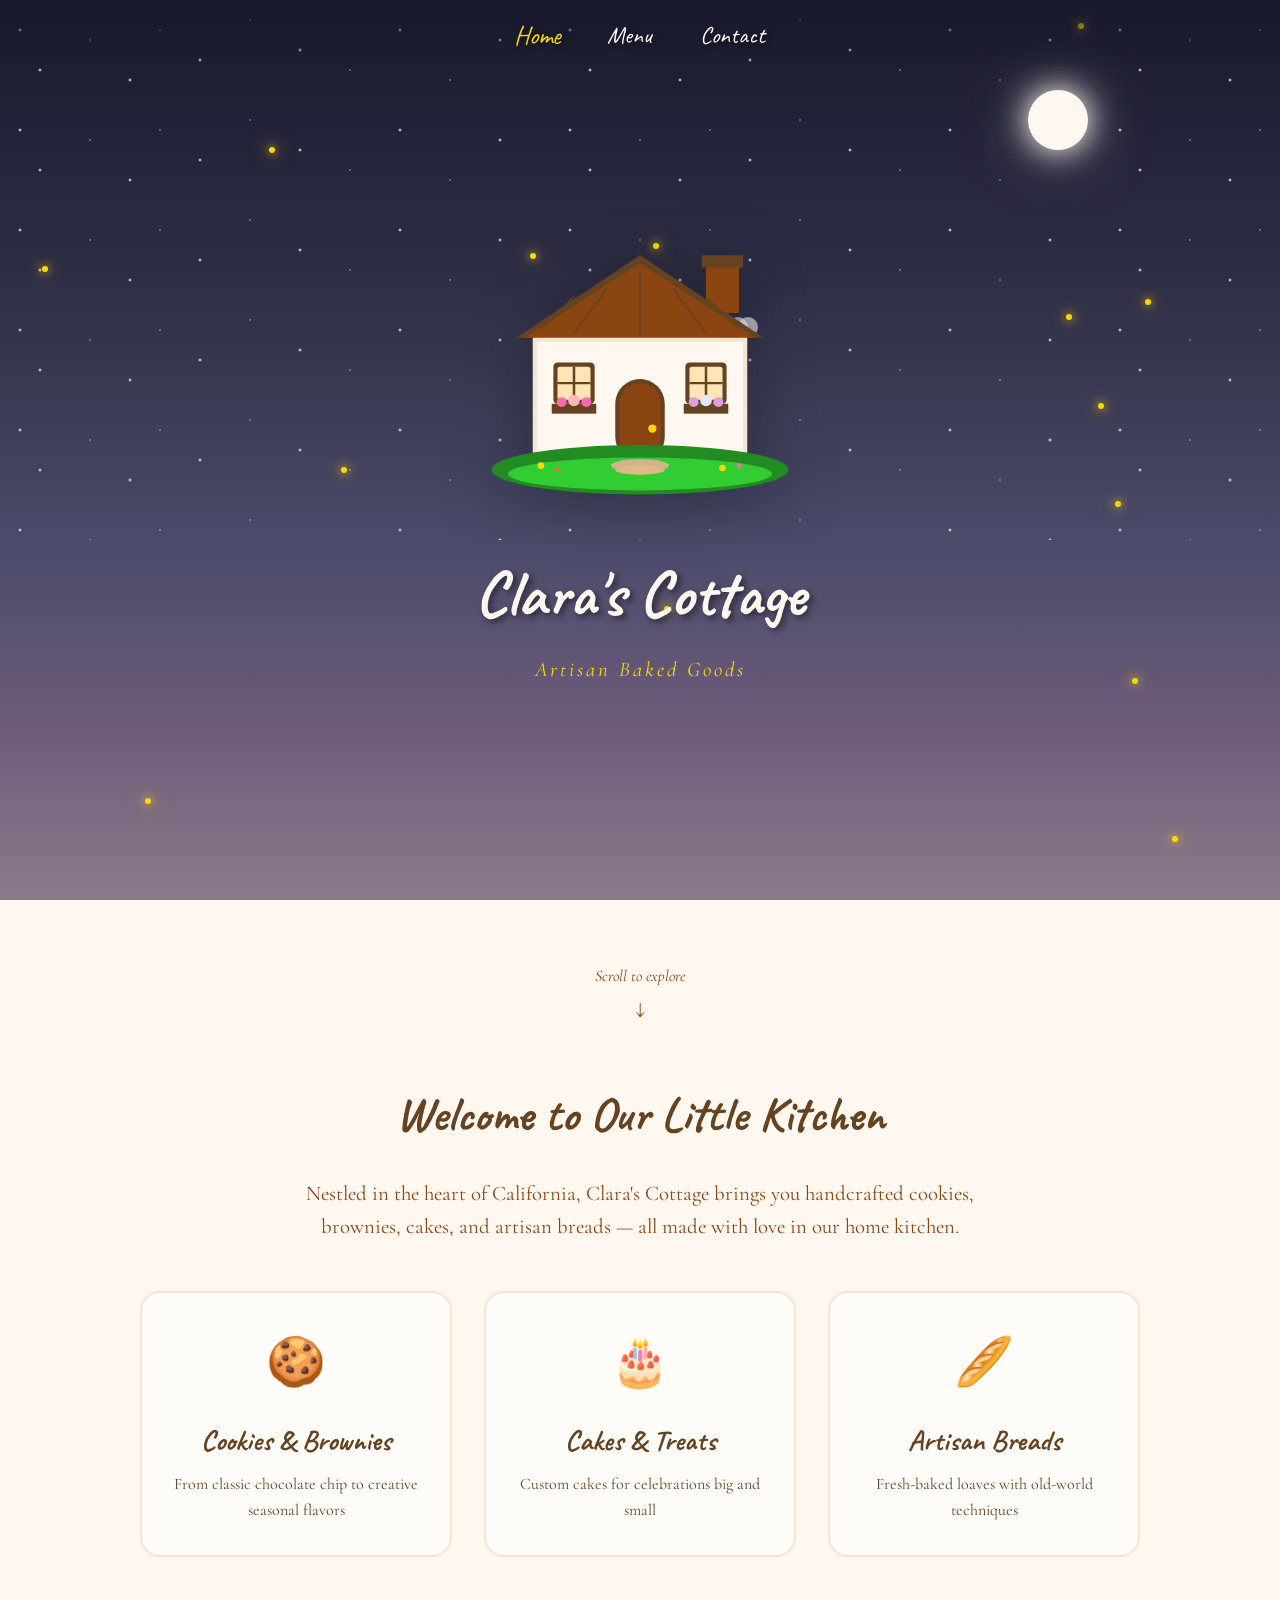
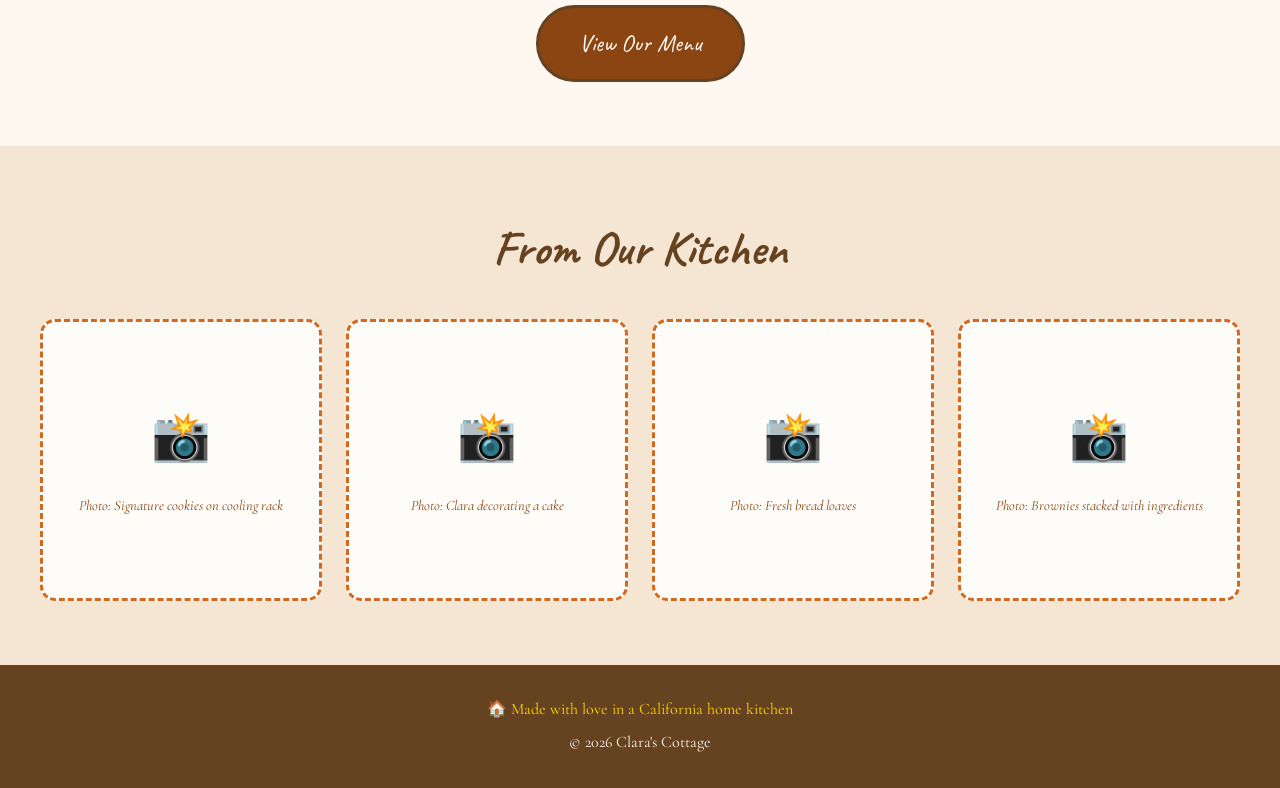
==== index.html @ 47384cdb "Initial Clara's Cottage website - Bohemian storybook design with animated cottage scene - Chimney sm" ====
<!DOCTYPE html>
<html lang="en">
<head>
    <meta charset="UTF-8">
    <meta name="viewport" content="width=device-width, initial-scale=1.0">
    <title>Clara's Cottage | Artisan Baked Goods</title>
    <link rel="preconnect" href="https://fonts.googleapis.com">
    <link href="https://fonts.googleapis.com/css2?family=Caveat:wght@400;700&family=Cormorant+Garamond:ital,wght@0,400;0,600;1,400&display=swap" rel="stylesheet">
    <link rel="stylesheet" href="css/style.css">
</head>
<body>
    <div class="fireflies" id="fireflies"></div>
    
    <header class="site-header">
        <nav>
            <a href="index.html" class="nav-link active">Home</a>
            <a href="menu.html" class="nav-link">Menu</a>
            <a href="contact.html" class="nav-link">Contact</a>
        </nav>
    </header>

    <main class="home-page">
        <!-- Animated Cottage Scene -->
        <div class="cottage-scene">
            <div class="sky">
                <div class="moon"></div>
                <div class="stars"></div>
            </div>
            
            <div class="cottage-container">
                <!-- Smoke Animation -->
                <div class="chimney-smoke">
                    <div class="smoke smoke-1"></div>
                    <div class="smoke smoke-2"></div>
                    <div class="smoke smoke-3"></div>
                </div>
                
                <!-- Cottage SVG -->
                <svg class="cottage-illustration" viewBox="0 0 400 350" xmlns="http://www.w3.org/2000/svg">
                    <!-- Chimney -->
                    <rect x="280" y="60" width="40" height="60" fill="#8B4513"/>
                    <rect x="275" y="50" width="50" height="15" fill="#654321"/>
                    
                    <!-- Roof -->
                    <polygon points="50,150 200,50 350,150" fill="#654321"/>
                    <polygon points="60,150 200,60 340,150" fill="#8B4513"/>
                    <!-- Thatch texture lines -->
                    <line x1="80" y1="140" x2="120" y2="100" stroke="#654321" stroke-width="2"/>
                    <line x1="120" y1="145" x2="160" y2="90" stroke="#654321" stroke-width="2"/>
                    <line x1="200" y1="145" x2="200" y2="70" stroke="#654321" stroke-width="2"/>
                    <line x1="280" y1="145" x2="240" y2="90" stroke="#654321" stroke-width="2"/>
                    <line x1="320" y1="140" x2="280" y2="100" stroke="#654321" stroke-width="2"/>
                    
                    <!-- House Body -->
                    <rect x="70" y="150" width="260" height="150" fill="#F5E6D3"/>
                    <rect x="75" y="155" width="250" height="140" fill="#FFF8F0"/>
                    
                    <!-- Door -->
                    <rect x="170" y="200" width="60" height="100" rx="30" ry="30" fill="#654321"/>
                    <rect x="175" y="205" width="50" height="92" rx="25" ry="25" fill="#8B4513"/>
                    <circle cx="215" cy="260" r="5" fill="#FFD700"/>
                    
                    <!-- Windows with warm glow -->
                    <rect x="95" y="180" width="50" height="50" rx="5" fill="#654321"/>
                    <rect x="100" y="185" width="40" height="40" rx="3" fill="#FFE4B5" class="window-glow"/>
                    <line x1="120" y1="185" x2="120" y2="225" stroke="#654321" stroke-width="3"/>
                    <line x1="100" y1="205" x2="140" y2="205" stroke="#654321" stroke-width="3"/>
                    
                    <rect x="255" y="180" width="50" height="50" rx="5" fill="#654321"/>
                    <rect x="260" y="185" width="40" height="40" rx="3" fill="#FFE4B5" class="window-glow"/>
                    <line x1="280" y1="185" x2="280" y2="225" stroke="#654321" stroke-width="3"/>
                    <line x1="260" y1="205" x2="300" y2="205" stroke="#654321" stroke-width="3"/>
                    
                    <!-- Flower boxes -->
                    <rect x="93" y="230" width="54" height="12" fill="#654321"/>
                    <circle cx="105" cy="228" r="6" fill="#FF69B4"/>
                    <circle cx="120" cy="226" r="7" fill="#FFB6C1"/>
                    <circle cx="135" cy="228" r="6" fill="#FF69B4"/>
                    
                    <rect x="253" y="230" width="54" height="12" fill="#654321"/>
                    <circle cx="265" cy="228" r="6" fill="#DDA0DD"/>
                    <circle cx="280" cy="226" r="7" fill="#E6E6FA"/>
                    <circle cx="295" cy="228" r="6" fill="#DDA0DD"/>
                    
                    <!-- Ground/Garden -->
                    <ellipse cx="200" cy="310" rx="180" ry="30" fill="#228B22"/>
                    <ellipse cx="200" cy="315" rx="160" ry="20" fill="#32CD32"/>
                    
                    <!-- Little flowers in garden -->
                    <circle cx="80" cy="305" r="4" fill="#FFD700"/>
                    <circle cx="100" cy="310" r="3" fill="#FF6347"/>
                    <circle cx="300" cy="308" r="4" fill="#FFD700"/>
                    <circle cx="320" cy="305" r="3" fill="#FF69B4"/>
                    
                    <!-- Path to door -->
                    <ellipse cx="200" cy="305" rx="35" ry="8" fill="#D2B48C"/>
                    <ellipse cx="200" cy="310" rx="30" ry="6" fill="#DEB887"/>
                </svg>
                
                <!-- Logo Overlay -->
                <div class="logo-container">
                    <h1 class="logo-text">Clara's Cottage</h1>
                    <p class="tagline">Artisan Baked Goods</p>
                </div>
            </div>
        </div>

        <!-- Welcome Section -->
        <section class="welcome-section">
            <div class="scroll-indicator">
                <span>Scroll to explore</span>
                <div class="scroll-arrow">↓</div>
            </div>
            
            <div class="welcome-content">
                <h2>Welcome to Our Little Kitchen</h2>
                <p class="intro-text">
                    Nestled in the heart of California, Clara's Cottage brings you 
                    handcrafted cookies, brownies, cakes, and artisan breads — 
                    all made with love in our home kitchen.
                </p>
                
                <div class="feature-cards">
                    <div class="feature-card">
                        <div class="card-icon">🍪</div>
                        <h3>Cookies & Brownies</h3>
                        <p>From classic chocolate chip to creative seasonal flavors</p>
                    </div>
                    <div class="feature-card">
                        <div class="card-icon">🎂</div>
                        <h3>Cakes & Treats</h3>
                        <p>Custom cakes for celebrations big and small</p>
                    </div>
                    <div class="feature-card">
                        <div class="card-icon">🥖</div>
                        <h3>Artisan Breads</h3>
                        <p>Fresh-baked loaves with old-world techniques</p>
                    </div>
                </div>
                
                <a href="menu.html" class="cta-button">View Our Menu</a>
            </div>
        </section>

        <!-- Image Gallery Placeholder -->
        <section class="gallery-section">
            <h2>From Our Kitchen</h2>
            <div class="gallery-grid">
                <div class="gallery-item placeholder">
                    <div class="placeholder-content">
                        <span class="placeholder-icon">📸</span>
                        <span class="placeholder-text">Photo: Signature cookies on cooling rack</span>
                    </div>
                </div>
                <div class="gallery-item placeholder">
                    <div class="placeholder-content">
                        <span class="placeholder-icon">📸</span>
                        <span class="placeholder-text">Photo: Clara decorating a cake</span>
                    </div>
                </div>
                <div class="gallery-item placeholder">
                    <div class="placeholder-content">
                        <span class="placeholder-icon">📸</span>
                        <span class="placeholder-text">Photo: Fresh bread loaves</span>
                    </div>
                </div>
                <div class="gallery-item placeholder">
                    <div class="placeholder-content">
                        <span class="placeholder-icon">📸</span>
                        <span class="placeholder-text">Photo: Brownies stacked with ingredients</span>
                    </div>
                </div>
            </div>
        </section>
    </main>

    <footer class="site-footer">
        <div class="footer-content">
            <p class="cottage-food-notice">
                🏠 Made with love in a California home kitchen
            </p>
            <p class="copyright">© 2026 Clara's Cottage</p>
        </div>
    </footer>

    <script src="js/app.js"></script>
</body>
</html>
---- css/style.css ----
/* Clara's Cottage - Bohemian Storybook Bakery */

:root {
    --cream: #FFF8F0;
    --warm-white: #FEFCF9;
    --parchment: #F5E6D3;
    --brown-dark: #654321;
    --brown-medium: #8B4513;
    --brown-light: #D2691E;
    --gold: #DAA520;
    --gold-light: #FFD700;
    --sage: #9CAF88;
    --sage-dark: #6B8E23;
    --rose: #BC8F8F;
    --rose-light: #FFB6C1;
    --purple-muted: #9370DB;
    --night-blue: #1a1a2e;
    --font-script: 'Caveat', cursive;
    --font-serif: 'Cormorant Garamond', serif;
}

* {
    margin: 0;
    padding: 0;
    box-sizing: border-box;
}

body {
    font-family: var(--font-serif);
    background: var(--cream);
    color: var(--brown-dark);
    line-height: 1.6;
    overflow-x: hidden;
}

/* Fireflies Animation */
.fireflies {
    position: fixed;
    top: 0;
    left: 0;
    width: 100%;
    height: 100%;
    pointer-events: none;
    z-index: 1;
}

.firefly {
    position: absolute;
    width: 6px;
    height: 6px;
    background: var(--gold-light);
    border-radius: 50%;
    box-shadow: 0 0 10px var(--gold-light), 0 0 20px var(--gold);
    animation: float 6s ease-in-out infinite, glow 2s ease-in-out infinite;
}

@keyframes float {
    0%, 100% { transform: translateY(0) translateX(0); }
    25% { transform: translateY(-20px) translateX(10px); }
    50% { transform: translateY(-10px) translateX(-10px); }
    75% { transform: translateY(-30px) translateX(5px); }
}

@keyframes glow {
    0%, 100% { opacity: 0.3; }
    50% { opacity: 1; }
}

/* Header & Navigation */
.site-header {
    position: fixed;
    top: 0;
    width: 100%;
    padding: 1rem 2rem;
    z-index: 100;
    background: linear-gradient(to bottom, rgba(26, 26, 46, 0.8), transparent);
}

nav {
    display: flex;
    justify-content: center;
    gap: 3rem;
}

.nav-link {
    font-family: var(--font-script);
    font-size: 1.5rem;
    color: var(--cream);
    text-decoration: none;
    transition: all 0.3s ease;
    text-shadow: 2px 2px 4px rgba(0,0,0,0.5);
}

.nav-link:hover, .nav-link.active {
    color: var(--gold-light);
    transform: scale(1.1);
}

/* Home Page - Cottage Scene */
.cottage-scene {
    position: relative;
    min-height: 100vh;
    background: linear-gradient(to bottom, 
        var(--night-blue) 0%, 
        #2d2d44 30%,
        #4a4a6a 60%,
        #6b5b7a 80%,
        #8b7a8a 100%
    );
    display: flex;
    align-items: center;
    justify-content: center;
    overflow: hidden;
}

.sky {
    position: absolute;
    top: 0;
    left: 0;
    width: 100%;
    height: 100%;
}

.moon {
    position: absolute;
    top: 10%;
    right: 15%;
    width: 60px;
    height: 60px;
    background: var(--cream);
    border-radius: 50%;
    box-shadow: 0 0 30px var(--cream), 0 0 60px rgba(255,248,240,0.5);
}

.stars {
    position: absolute;
    top: 0;
    left: 0;
    width: 100%;
    height: 60%;
    background-image: 
        radial-gradient(2px 2px at 20px 30px, white, transparent),
        radial-gradient(2px 2px at 40px 70px, white, transparent),
        radial-gradient(1px 1px at 90px 40px, white, transparent),
        radial-gradient(2px 2px at 130px 80px, white, transparent),
        radial-gradient(1px 1px at 160px 30px, white, transparent),
        radial-gradient(2px 2px at 200px 60px, white, transparent),
        radial-gradient(1px 1px at 250px 20px, white, transparent),
        radial-gradient(2px 2px at 300px 50px, white, transparent),
        radial-gradient(1px 1px at 350px 70px, white, transparent),
        radial-gradient(2px 2px at 400px 30px, white, transparent),
        radial-gradient(1px 1px at 450px 80px, white, transparent),
        radial-gradient(2px 2px at 500px 40px, white, transparent);
    background-size: 550px 100px;
    animation: twinkle 4s ease-in-out infinite;
}

@keyframes twinkle {
    0%, 100% { opacity: 0.8; }
    50% { opacity: 1; }
}

.cottage-container {
    position: relative;
    z-index: 2;
}

.cottage-illustration {
    width: 100%;
    max-width: 500px;
    height: auto;
    filter: drop-shadow(0 10px 30px rgba(0,0,0,0.3));
}

.window-glow {
    animation: windowPulse 3s ease-in-out infinite;
}

@keyframes windowPulse {
    0%, 100% { fill: #FFE4B5; }
    50% { fill: #FFD700; }
}

/* Chimney Smoke */
.chimney-smoke {
    position: absolute;
    top: 5%;
    left: 72%;
    width: 50px;
    height: 100px;
}

.smoke {
    position: absolute;
    bottom: 0;
    left: 50%;
    width: 20px;
    height: 20px;
    background: rgba(255, 255, 255, 0.6);
    border-radius: 50%;
    transform: translateX(-50%);
    animation: rise 4s ease-out infinite;
}

.smoke-1 { animation-delay: 0s; }
.smoke-2 { animation-delay: 1.3s; left: 30%; }
.smoke-3 { animation-delay: 2.6s; left: 70%; }

@keyframes rise {
    0% {
        opacity: 0.8;
        transform: translateX(-50%) translateY(0) scale(1);
    }
    100% {
        opacity: 0;
        transform: translateX(-50%) translateY(-100px) scale(2);
    }
}

/* Logo */
.logo-container {
    text-align: center;
    margin-top: 2rem;
}

.logo-text {
    font-family: var(--font-script);
    font-size: 4rem;
    color: var(--cream);
    text-shadow: 3px 3px 6px rgba(0,0,0,0.5);
    margin-bottom: 0.5rem;
}

.tagline {
    font-family: var(--font-serif);
    font-style: italic;
    font-size: 1.3rem;
    color: var(--gold-light);
    letter-spacing: 3px;
}

/* Welcome Section */
.welcome-section {
    background: var(--cream);
    padding: 4rem 2rem;
    text-align: center;
}

.scroll-indicator {
    margin-bottom: 3rem;
    color: var(--brown-medium);
    font-style: italic;
}

.scroll-arrow {
    animation: bounce 2s infinite;
    font-size: 1.5rem;
}

@keyframes bounce {
    0%, 100% { transform: translateY(0); }
    50% { transform: translateY(10px); }
}

.welcome-content {
    max-width: 1000px;
    margin: 0 auto;
}

.welcome-content h2 {
    font-family: var(--font-script);
    font-size: 3rem;
    color: var(--brown-dark);
    margin-bottom: 1.5rem;
}

.intro-text {
    font-size: 1.3rem;
    max-width: 700px;
    margin: 0 auto 3rem;
    color: var(--brown-medium);
}

.feature-cards {
    display: grid;
    grid-template-columns: repeat(auto-fit, minmax(250px, 1fr));
    gap: 2rem;
    margin-bottom: 3rem;
}

.feature-card {
    background: var(--warm-white);
    border: 2px solid var(--parchment);
    border-radius: 20px;
    padding: 2rem;
    transition: transform 0.3s ease, box-shadow 0.3s ease;
}

.feature-card:hover {
    transform: translateY(-10px);
    box-shadow: 0 15px 30px rgba(101, 67, 33, 0.15);
}

.card-icon {
    font-size: 3rem;
    margin-bottom: 1rem;
}

.feature-card h3 {
    font-family: var(--font-script);
    font-size: 1.8rem;
    color: var(--brown-dark);
    margin-bottom: 0.5rem;
}

.cta-button {
    display: inline-block;
    font-family: var(--font-script);
    font-size: 1.5rem;
    background: var(--brown-medium);
    color: var(--cream);
    padding: 1rem 2.5rem;
    border-radius: 50px;
    text-decoration: none;
    transition: all 0.3s ease;
    border: 3px solid var(--brown-dark);
}

.cta-button:hover {
    background: var(--gold);
    color: var(--brown-dark);
    transform: scale(1.05);
}

/* Gallery Section */
.gallery-section {
    background: var(--parchment);
    padding: 4rem 2rem;
    text-align: center;
}

.gallery-section h2 {
    font-family: var(--font-script);
    font-size: 3rem;
    color: var(--brown-dark);
    margin-bottom: 2rem;
}

.gallery-grid {
    display: grid;
    grid-template-columns: repeat(auto-fit, minmax(250px, 1fr));
    gap: 1.5rem;
    max-width: 1200px;
    margin: 0 auto;
}

.gallery-item {
    aspect-ratio: 1;
    border-radius: 15px;
    overflow: hidden;
}

.gallery-item.placeholder {
    background: var(--warm-white);
    border: 3px dashed var(--brown-light);
    display: flex;
    align-items: center;
    justify-content: center;
}

.placeholder-content {
    text-align: center;
    padding: 1.5rem;
}

.placeholder-icon {
    font-size: 3rem;
    display: block;
    margin-bottom: 1rem;
}

.placeholder-text {
    font-style: italic;
    color: var(--brown-medium);
    font-size: 0.9rem;
}

/* Footer */
.site-footer {
    background: var(--brown-dark);
    color: var(--cream);
    padding: 2rem;
    text-align: center;
}

.cottage-food-notice {
    font-size: 1rem;
    margin-bottom: 0.5rem;
    color: var(--gold-light);
}

/* ==================== */
/* MENU PAGE - CHALKBOARD */
/* ==================== */

.menu-page {
    min-height: 100vh;
    padding: 6rem 2rem 2rem;
    background: var(--cream);
}

.chalkboard-container {
    max-width: 800px;
    margin: 0 auto;
}

.chalkboard {
    background: #2a2a2a;
    border: 20px solid var(--brown-medium);
    border-radius: 5px;
    padding: 3rem;
    box-shadow: 
        inset 0 0 50px rgba(0,0,0,0.5),
        0 10px 30px rgba(0,0,0,0.3);
    position: relative;
}

.chalkboard::before {
    content: '';
    position: absolute;
    top: 0;
    left: 0;
    right: 0;
    bottom: 0;
    background: 
        radial-gradient(ellipse at 20% 30%, rgba(255,255,255,0.03) 0%, transparent 50%),
        radial-gradient(ellipse at 80% 70%, rgba(255,255,255,0.02) 0%, transparent 50%);
    pointer-events: none;
}

.chalkboard-title {
    font-family: var(--font-script);
    font-size: 3.5rem;
    color: #f5f5dc;
    text-align: center;
    margin-bottom: 0.5rem;
    text-shadow: 2px 2px 0 rgba(0,0,0,0.3);
}

.chalkboard-subtitle {
    font-family: var(--font-script);
    font-size: 1.5rem;
    color: var(--rose-light);
    text-align: center;
    margin-bottom: 2rem;
}

.menu-section {
    margin-bottom: 2rem;
}

.menu-section h3 {
    font-family: var(--font-script);
    font-size: 2rem;
    color: var(--gold-light);
    border-bottom: 2px dashed rgba(255,255,255,0.3);
    padding-bottom: 0.5rem;
    margin-bottom: 1rem;
}

.menu-item {
    display: flex;
    justify-content: space-between;
    align-items: baseline;
    font-family: var(--font-script);
    font-size: 1.4rem;
    color: #f5f5dc;
    margin-bottom: 0.8rem;
    padding: 0.3rem 0;
}

.menu-item .name {
    flex: 1;
}

.menu-item .dots {
    flex: 1;
    border-bottom: 2px dotted rgba(255,255,255,0.3);
    margin: 0 0.5rem;
    height: 1rem;
}

.menu-item .price {
    color: var(--gold-light);
}

.chalk-decoration {
    text-align: center;
    font-size: 2rem;
    margin: 1rem 0;
    opacity: 0.6;
}

/* ==================== */
/* CONTACT PAGE */
/* ==================== */

.contact-page {
    min-height: 100vh;
    padding: 6rem 2rem 2rem;
    background: linear-gradient(to bottom, var(--cream), var(--parchment));
}

.contact-container {
    max-width: 600px;
    margin: 0 auto;
}

.contact-header {
    text-align: center;
    margin-bottom: 3rem;
}

.contact-header h1 {
    font-family: var(--font-script);
    font-size: 3rem;
    color: var(--brown-dark);
}

.contact-header p {
    font-size: 1.2rem;
    color: var(--brown-medium);
    margin-top: 1rem;
}

.contact-form {
    background: var(--warm-white);
    border: 3px solid var(--parchment);
    border-radius: 20px;
    padding: 2.5rem;
}

.form-group {
    margin-bottom: 1.5rem;
}

.form-group label {
    display: block;
    font-family: var(--font-script);
    font-size: 1.3rem;
    color: var(--brown-dark);
    margin-bottom: 0.5rem;
}

.form-group input,
.form-group textarea {
    width: 100%;
    padding: 1rem;
    font-family: var(--font-serif);
    font-size: 1rem;
    border: 2px solid var(--parchment);
    border-radius: 10px;
    background: var(--cream);
    transition: border-color 0.3s ease;
}

.form-group input:focus,
.form-group textarea:focus {
    outline: none;
    border-color: var(--gold);
}

.form-group textarea {
    min-height: 150px;
    resize: vertical;
}

.submit-btn {
    width: 100%;
    font-family: var(--font-script);
    font-size: 1.5rem;
    background: var(--brown-medium);
    color: var(--cream);
    padding: 1rem;
    border: 3px solid var(--brown-dark);
    border-radius: 50px;
    cursor: pointer;
    transition: all 0.3s ease;
}

.submit-btn:hover {
    background: var(--gold);
    color: var(--brown-dark);
}

/* ==================== */
/* ADMIN PAGE */
/* ==================== */

.admin-page {
    min-height: 100vh;
    padding: 6rem 2rem 2rem;
    background: var(--parchment);
}

.admin-header {
    text-align: center;
    margin-bottom: 2rem;
}

.admin-header h1 {
    font-family: var(--font-script);
    font-size: 2.5rem;
    color: var(--brown-dark);
}

.admin-tabs {
    display: flex;
    justify-content: center;
    gap: 1rem;
    margin-bottom: 2rem;
}

.admin-tab {
    font-family: var(--font-script);
    font-size: 1.3rem;
    padding: 0.8rem 2rem;
    background: var(--warm-white);
    border: 2px solid var(--brown-medium);
    border-radius: 30px;
    cursor: pointer;
    transition: all 0.3s ease;
}

.admin-tab:hover, .admin-tab.active {
    background: var(--brown-medium);
    color: var(--cream);
}

.admin-section {
    max-width: 1200px;
    margin: 0 auto;
    display: none;
}

.admin-section.active {
    display: block;
}

/* Menu Editor */
.menu-editor {
    background: var(--warm-white);
    border-radius: 15px;
    padding: 2rem;
    margin-bottom: 2rem;
}

.menu-editor h2 {
    font-family: var(--font-script);
    font-size: 2rem;
    color: var(--brown-dark);
    margin-bottom: 1rem;
}

.menu-table {
    width: 100%;
    border-collapse: collapse;
}

.menu-table th,
.menu-table td {
    padding: 0.8rem;
    text-align: left;
    border-bottom: 1px solid var(--parchment);
}

.menu-table th {
    font-family: var(--font-script);
    font-size: 1.3rem;
    color: var(--brown-dark);
}

.menu-table input {
    width: 100%;
    padding: 0.5rem;
    font-family: var(--font-serif);
    border: 1px solid var(--parchment);
    border-radius: 5px;
}

.menu-table .price-input {
    width: 80px;
}

.btn-add, .btn-delete, .btn-save {
    font-family: var(--font-script);
    padding: 0.5rem 1rem;
    border: none;
    border-radius: 20px;
    cursor: pointer;
    transition: all 0.3s ease;
}

.btn-add {
    background: var(--sage);
    color: white;
    font-size: 1.1rem;
    margin-top: 1rem;
}

.btn-delete {
    background: var(--rose);
    color: white;
    font-size: 0.9rem;
}

.btn-save {
    background: var(--gold);
    color: var(--brown-dark);
    font-size: 1.2rem;
    padding: 0.8rem 2rem;
    margin-top: 1rem;
}

.btn-add:hover { background: var(--sage-dark); }
.btn-delete:hover { background: #c97878; }
.btn-save:hover { background: var(--gold-light); }

/* Kanban Board */
.kanban-board {
    display: grid;
    grid-template-columns: repeat(3, 1fr);
    gap: 1.5rem;
}

.kanban-column {
    background: var(--warm-white);
    border-radius: 15px;
    padding: 1rem;
    min-height: 400px;
}

.kanban-column h3 {
    font-family: var(--font-script);
    font-size: 1.5rem;
    color: var(--brown-dark);
    text-align: center;
    padding: 0.5rem;
    margin-bottom: 1rem;
    border-bottom: 2px solid var(--parchment);
}

.kanban-column.todo h3 { border-color: var(--rose); }
.kanban-column.doing h3 { border-color: var(--gold); }
.kanban-column.done h3 { border-color: var(--sage); }

.kanban-cards {
    min-height: 300px;
}

.kanban-card {
    background: var(--cream);
    border: 2px solid var(--parchment);
    border-radius: 10px;
    padding: 1rem;
    margin-bottom: 0.8rem;
    cursor: grab;
    transition: all 0.3s ease;
    position: relative;
}

.kanban-card:hover {
    transform: translateY(-3px);
    box-shadow: 0 5px 15px rgba(0,0,0,0.1);
}

.kanban-card.dragging {
    opacity: 0.5;
    cursor: grabbing;
}

.kanban-card .card-title {
    font-family: var(--font-script);
    font-size: 1.2rem;
    color: var(--brown-dark);
    margin-bottom: 0.5rem;
}

.kanban-card .card-desc {
    font-size: 0.9rem;
    color: var(--brown-medium);
}

.kanban-card .delete-card {
    position: absolute;
    top: 5px;
    right: 8px;
    background: none;
    border: none;
    font-size: 1rem;
    cursor: pointer;
    opacity: 0.5;
    transition: opacity 0.3s;
}

.kanban-card .delete-card:hover {
    opacity: 1;
}

.add-card-form {
    margin-top: 1rem;
}

.add-card-form input {
    width: 100%;
    padding: 0.5rem;
    border: 1px solid var(--parchment);
    border-radius: 5px;
    font-family: var(--font-serif);
    margin-bottom: 0.5rem;
}

.add-card-btn {
    width: 100%;
    font-family: var(--font-script);
    padding: 0.5rem;
    background: var(--parchment);
    border: 1px dashed var(--brown-light);
    border-radius: 5px;
    cursor: pointer;
    transition: all 0.3s ease;
}

.add-card-btn:hover {
    background: var(--gold-light);
    border-style: solid;
}

/* Responsive */
@media (max-width: 768px) {
    .logo-text {
        font-size: 2.5rem;
    }
    
    .cottage-illustration {
        max-width: 350px;
    }
    
    .nav-link {
        font-size: 1.2rem;
    }
    
    nav {
        gap: 1.5rem;
    }
    
    .kanban-board {
        grid-template-columns: 1fr;
    }
    
    .chalkboard {
        padding: 1.5rem;
        border-width: 10px;
    }
    
    .chalkboard-title {
        font-size: 2.5rem;
    }
}
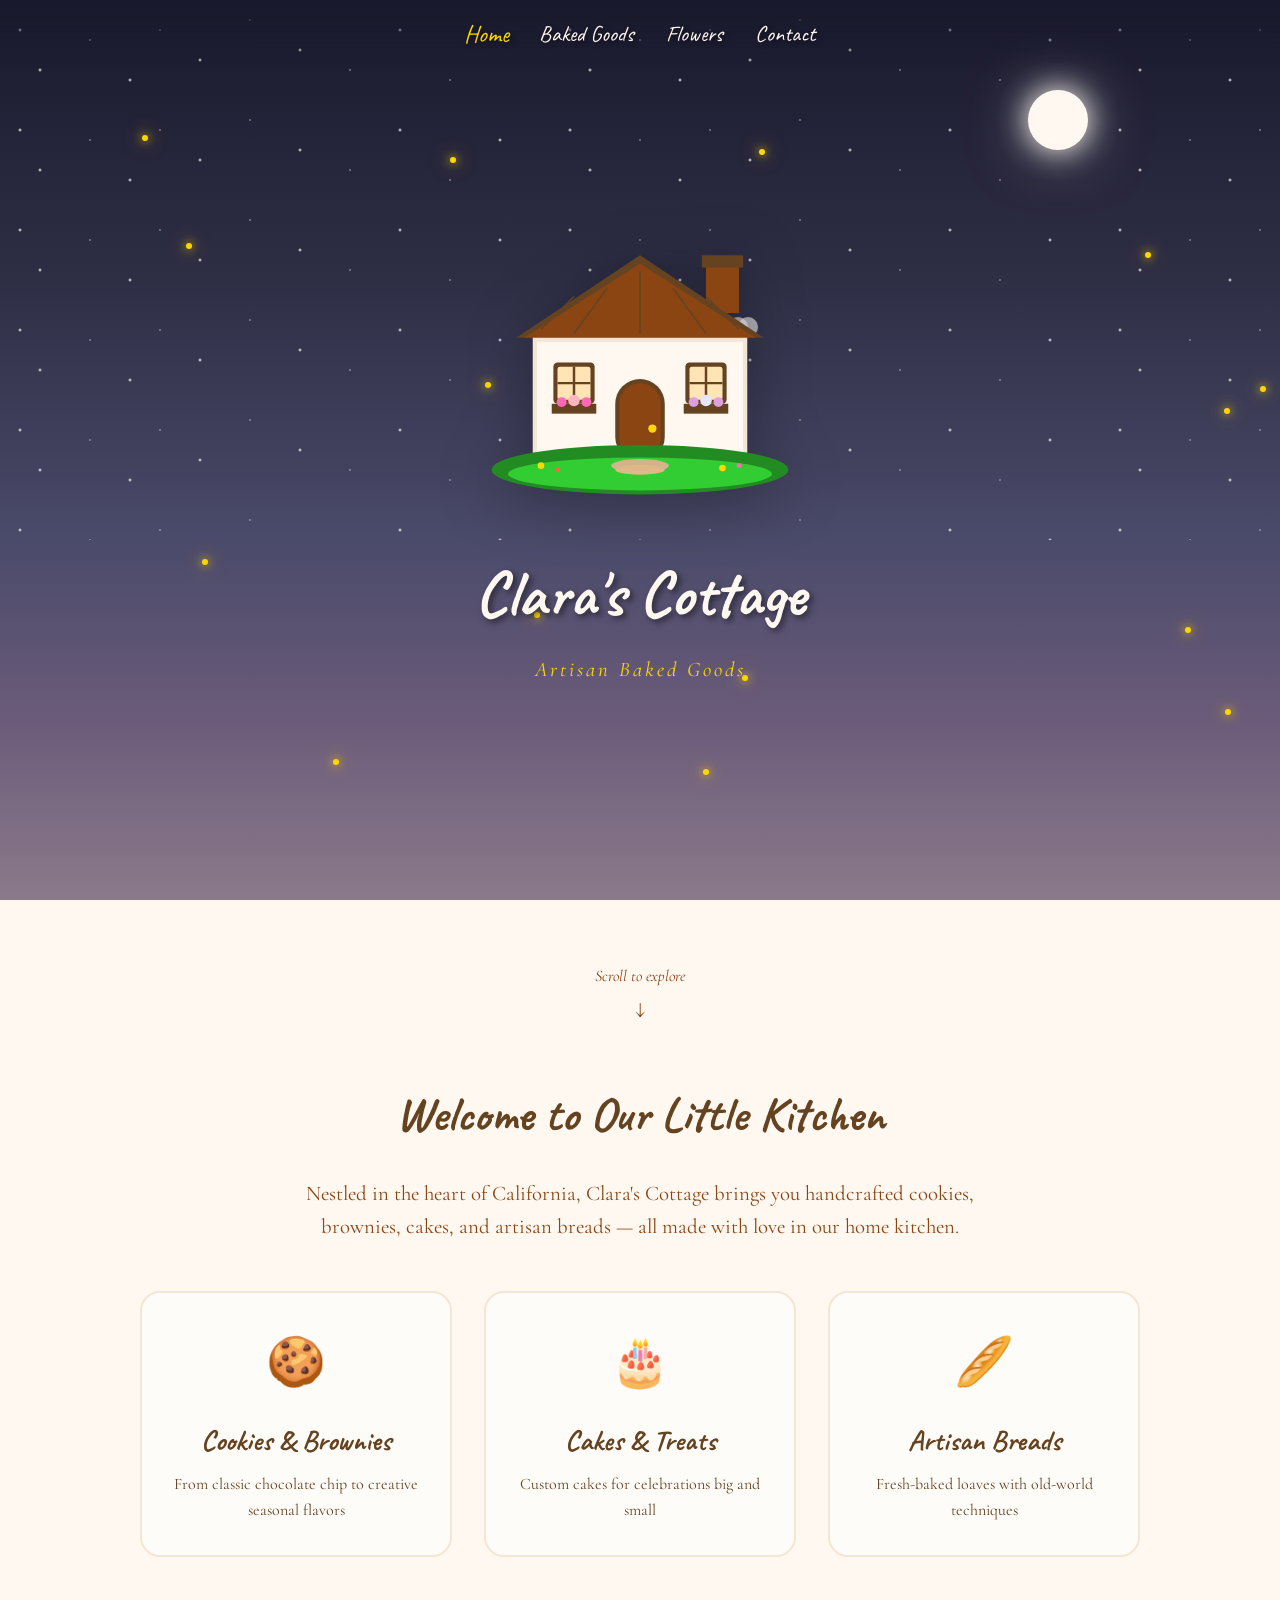
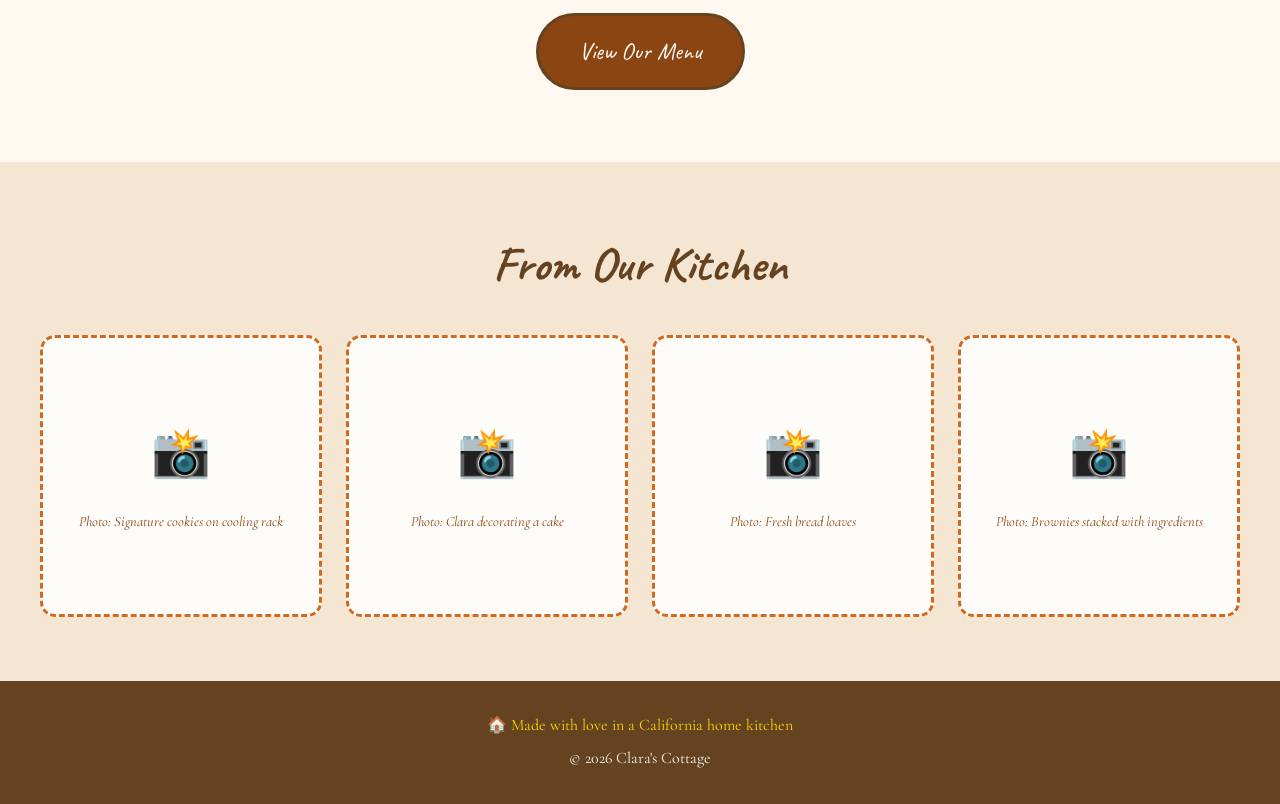
==== commit 15b4775a: "Add flowers page, font settings, and navigation updates New features: - Flowers page with seasonal b" ====
--- a/index.html
+++ b/index.html
@@ -5,7 +5,7 @@
     <meta name="viewport" content="width=device-width, initial-scale=1.0">
     <title>Clara's Cottage | Artisan Baked Goods</title>
     <link rel="preconnect" href="https://fonts.googleapis.com">
-    <link href="https://fonts.googleapis.com/css2?family=Caveat:wght@400;700&family=Cormorant+Garamond:ital,wght@0,400;0,600;1,400&display=swap" rel="stylesheet">
+    <link href="https://fonts.googleapis.com/css2?family=Caveat:wght@400;700&family=Cormorant+Garamond:ital,wght@0,400;0,600;1,400&family=Pacifico&family=Shadows+Into+Light&family=Amatic+SC:wght@400;700&family=Indie+Flower&family=Kalam:wght@400;700&display=swap" rel="stylesheet">
     <link rel="stylesheet" href="css/style.css">
 </head>
 <body>
@@ -14,7 +14,8 @@
     <header class="site-header">
         <nav>
             <a href="index.html" class="nav-link active">Home</a>
-            <a href="menu.html" class="nav-link">Menu</a>
+            <a href="menu.html" class="nav-link">Baked Goods</a>
+            <a href="flowers.html" class="nav-link">Flowers</a>
             <a href="contact.html" class="nav-link">Contact</a>
         </nav>
     </header>
--- a/css/style.css
+++ b/css/style.css
@@ -17,6 +17,11 @@
     --night-blue: #1a1a2e;
     --font-script: 'Caveat', cursive;
     --font-serif: 'Cormorant Garamond', serif;
+    
+    /* Customizable chalkboard settings */
+    --chalk-font: 'Caveat', cursive;
+    --chalk-size: 1.4rem;
+    --chalk-title-size: 3.5rem;
 }
 
 * {
@@ -79,12 +84,13 @@
 nav {
     display: flex;
     justify-content: center;
-    gap: 3rem;
+    gap: 2rem;
+    flex-wrap: wrap;
 }
 
 .nav-link {
     font-family: var(--font-script);
-    font-size: 1.5rem;
+    font-size: 1.4rem;
     color: var(--cream);
     text-decoration: none;
     transition: all 0.3s ease;
@@ -324,12 +330,23 @@
     text-decoration: none;
     transition: all 0.3s ease;
     border: 3px solid var(--brown-dark);
+    margin: 0.5rem;
 }
 
 .cta-button:hover {
     background: var(--gold);
     color: var(--brown-dark);
     transform: scale(1.05);
+}
+
+.cta-button.secondary {
+    background: var(--sage);
+    border-color: var(--sage-dark);
+}
+
+.cta-button.secondary:hover {
+    background: var(--sage-dark);
+    color: var(--cream);
 }
 
 /* Gallery Section */
@@ -439,8 +456,8 @@
 }
 
 .chalkboard-title {
-    font-family: var(--font-script);
-    font-size: 3.5rem;
+    font-family: var(--chalk-font);
+    font-size: var(--chalk-title-size);
     color: #f5f5dc;
     text-align: center;
     margin-bottom: 0.5rem;
@@ -448,8 +465,8 @@
 }
 
 .chalkboard-subtitle {
-    font-family: var(--font-script);
-    font-size: 1.5rem;
+    font-family: var(--chalk-font);
+    font-size: calc(var(--chalk-size) * 1.1);
     color: var(--rose-light);
     text-align: center;
     margin-bottom: 2rem;
@@ -460,8 +477,8 @@
 }
 
 .menu-section h3 {
-    font-family: var(--font-script);
-    font-size: 2rem;
+    font-family: var(--chalk-font);
+    font-size: calc(var(--chalk-size) * 1.4);
     color: var(--gold-light);
     border-bottom: 2px dashed rgba(255,255,255,0.3);
     padding-bottom: 0.5rem;
@@ -472,8 +489,8 @@
     display: flex;
     justify-content: space-between;
     align-items: baseline;
-    font-family: var(--font-script);
-    font-size: 1.4rem;
+    font-family: var(--chalk-font);
+    font-size: var(--chalk-size);
     color: #f5f5dc;
     margin-bottom: 0.8rem;
     padding: 0.3rem 0;
@@ -553,7 +570,8 @@
 }
 
 .form-group input,
-.form-group textarea {
+.form-group textarea,
+.form-group select {
     width: 100%;
     padding: 1rem;
     font-family: var(--font-serif);
@@ -565,7 +583,8 @@
 }
 
 .form-group input:focus,
-.form-group textarea:focus {
+.form-group textarea:focus,
+.form-group select:focus {
     outline: none;
     border-color: var(--gold);
 }
@@ -617,14 +636,15 @@
 .admin-tabs {
     display: flex;
     justify-content: center;
-    gap: 1rem;
+    gap: 0.5rem;
     margin-bottom: 2rem;
+    flex-wrap: wrap;
 }
 
 .admin-tab {
     font-family: var(--font-script);
-    font-size: 1.3rem;
-    padding: 0.8rem 2rem;
+    font-size: 1.2rem;
+    padding: 0.8rem 1.5rem;
     background: var(--warm-white);
     border: 2px solid var(--brown-medium);
     border-radius: 30px;
@@ -725,6 +745,70 @@
 .btn-add:hover { background: var(--sage-dark); }
 .btn-delete:hover { background: #c97878; }
 .btn-save:hover { background: var(--gold-light); }
+
+/* Settings Panel */
+.settings-panel {
+    background: var(--warm-white);
+    border-radius: 15px;
+    padding: 2rem;
+    margin-bottom: 2rem;
+}
+
+.settings-panel h2 {
+    font-family: var(--font-script);
+    font-size: 2rem;
+    color: var(--brown-dark);
+    margin-bottom: 1.5rem;
+}
+
+.setting-row {
+    display: flex;
+    align-items: center;
+    gap: 1rem;
+    margin-bottom: 1.5rem;
+    flex-wrap: wrap;
+}
+
+.setting-row label {
+    font-family: var(--font-script);
+    font-size: 1.3rem;
+    color: var(--brown-dark);
+    min-width: 150px;
+}
+
+.setting-row select,
+.setting-row input[type="range"] {
+    flex: 1;
+    max-width: 300px;
+    padding: 0.5rem;
+    font-family: var(--font-serif);
+    border: 2px solid var(--parchment);
+    border-radius: 8px;
+}
+
+.setting-row input[type="range"] {
+    padding: 0;
+}
+
+.size-value {
+    font-family: var(--font-script);
+    font-size: 1.2rem;
+    color: var(--brown-medium);
+    min-width: 60px;
+}
+
+.font-preview {
+    background: #2a2a2a;
+    color: #f5f5dc;
+    padding: 1.5rem;
+    border-radius: 10px;
+    text-align: center;
+    margin-top: 1rem;
+}
+
+.font-preview-text {
+    font-size: 1.5rem;
+}
 
 /* Kanban Board */
 .kanban-board {
@@ -847,11 +931,11 @@
     }
     
     .nav-link {
-        font-size: 1.2rem;
+        font-size: 1.1rem;
     }
     
     nav {
-        gap: 1.5rem;
+        gap: 1rem;
     }
     
     .kanban-board {
@@ -866,4 +950,13 @@
     .chalkboard-title {
         font-size: 2.5rem;
     }
-}
+    
+    .admin-tabs {
+        gap: 0.3rem;
+    }
+    
+    .admin-tab {
+        font-size: 1rem;
+        padding: 0.6rem 1rem;
+    }
+}
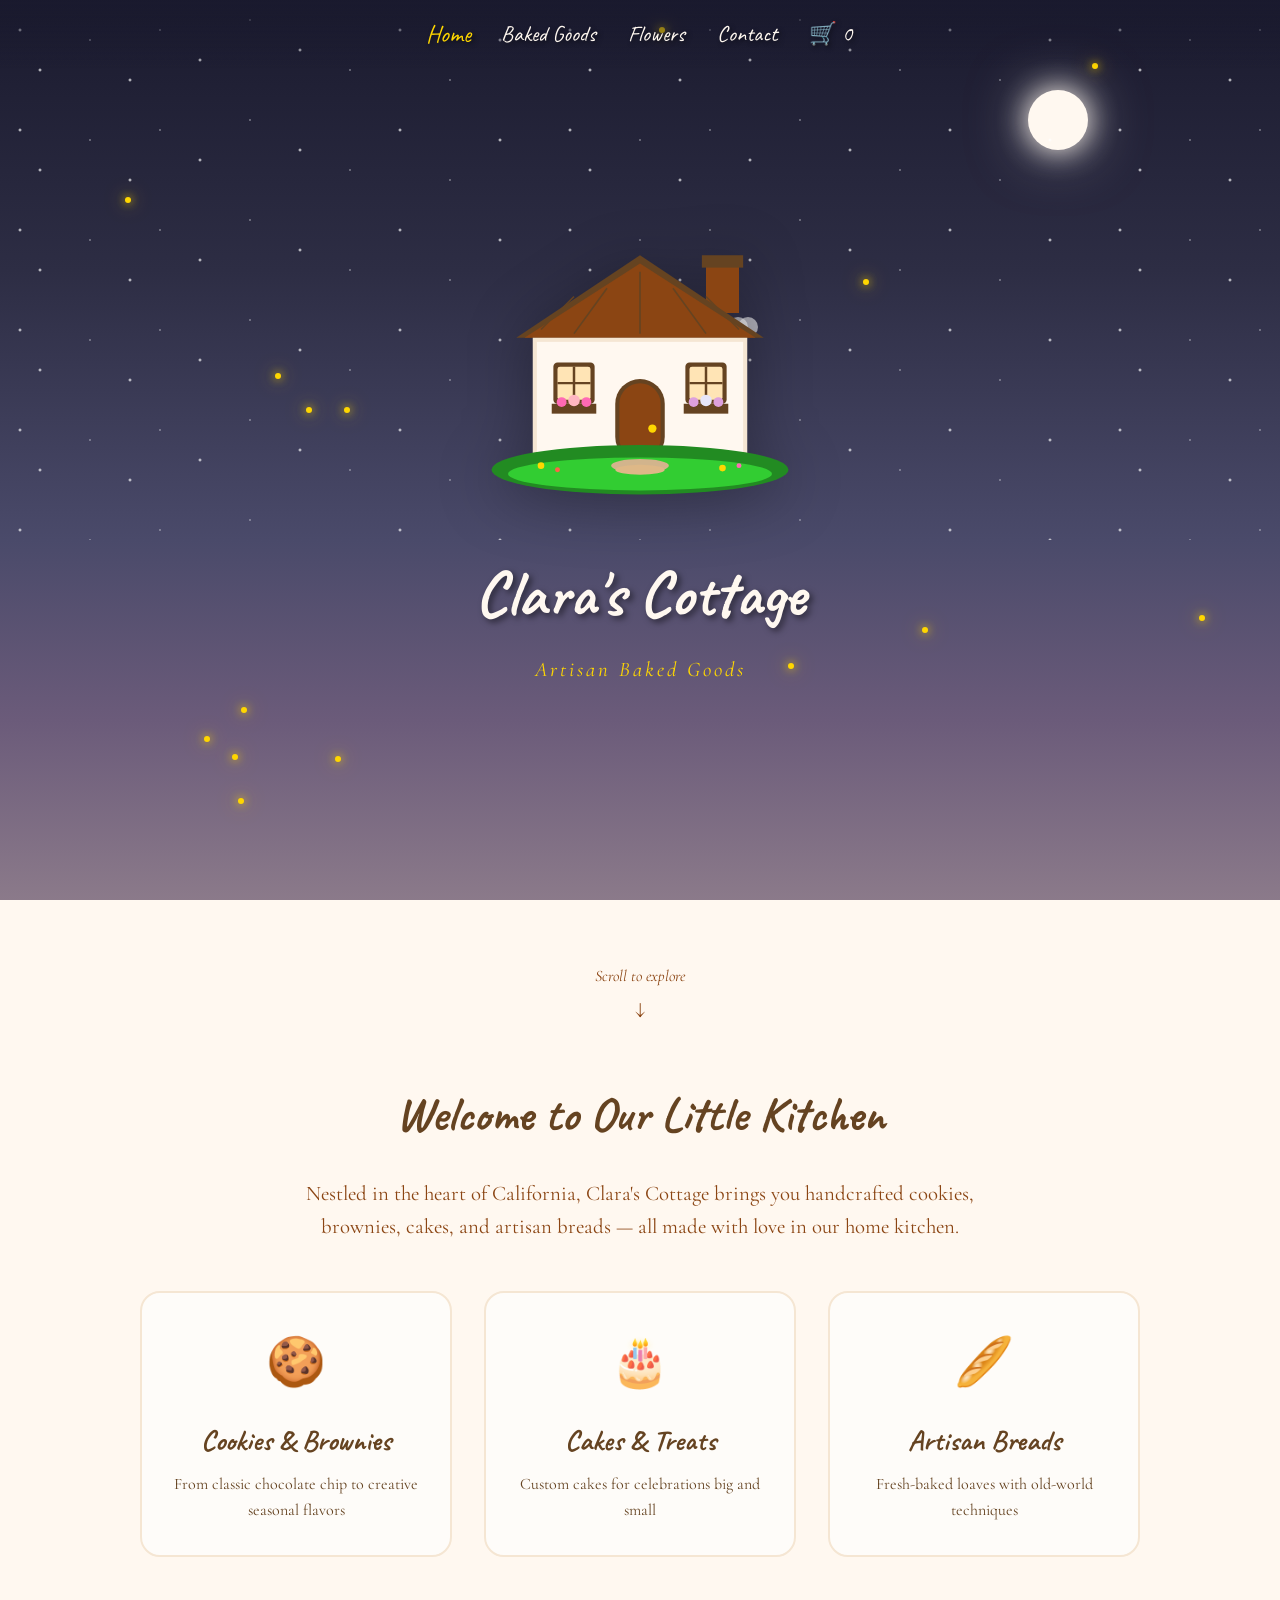
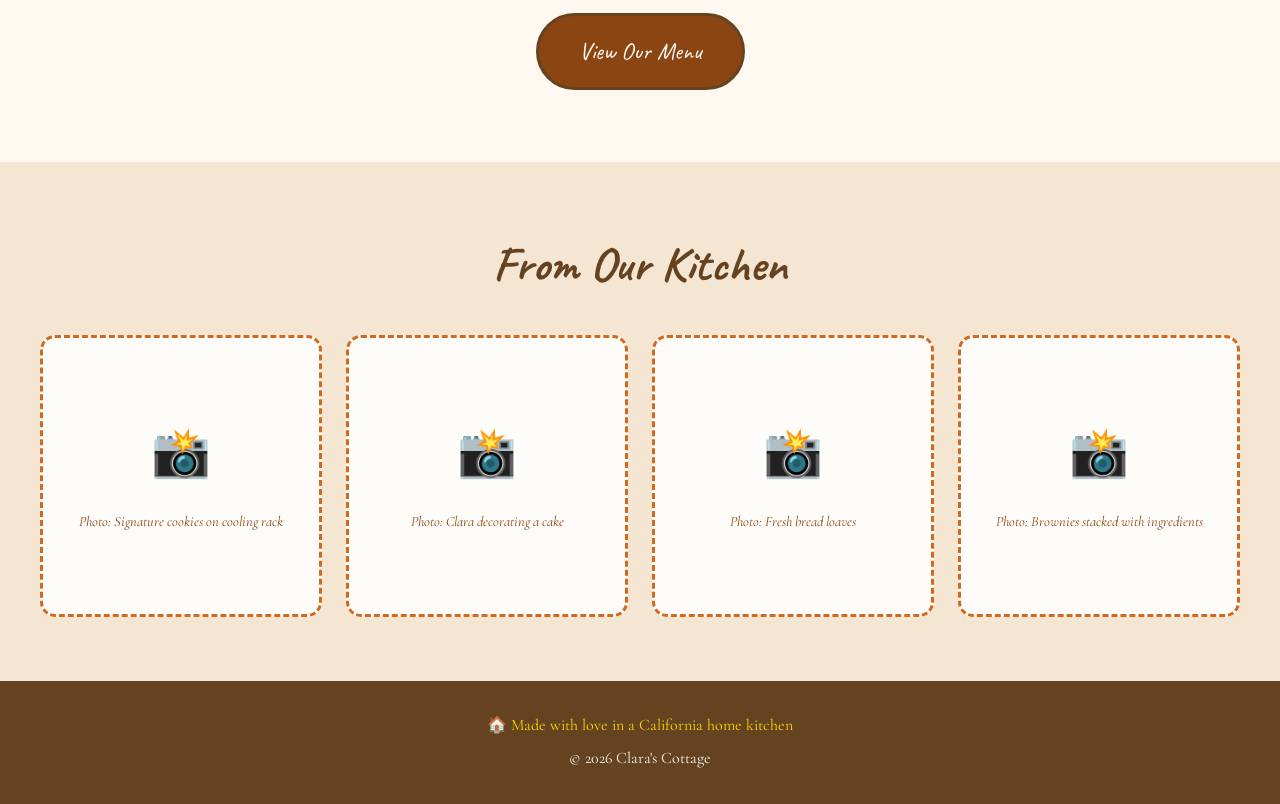
==== commit b2001e7e: "Add shopping cart and ordering system - Add to Cart buttons on menu items - Cart icon in navigation " ====
--- a/index.html
+++ b/index.html
@@ -17,6 +17,7 @@
             <a href="menu.html" class="nav-link">Baked Goods</a>
             <a href="flowers.html" class="nav-link">Flowers</a>
             <a href="contact.html" class="nav-link">Contact</a>
+            <a href="order.html" class="nav-link">🛒 <span id="cart-count">0</span></a>
         </nav>
     </header>
 
